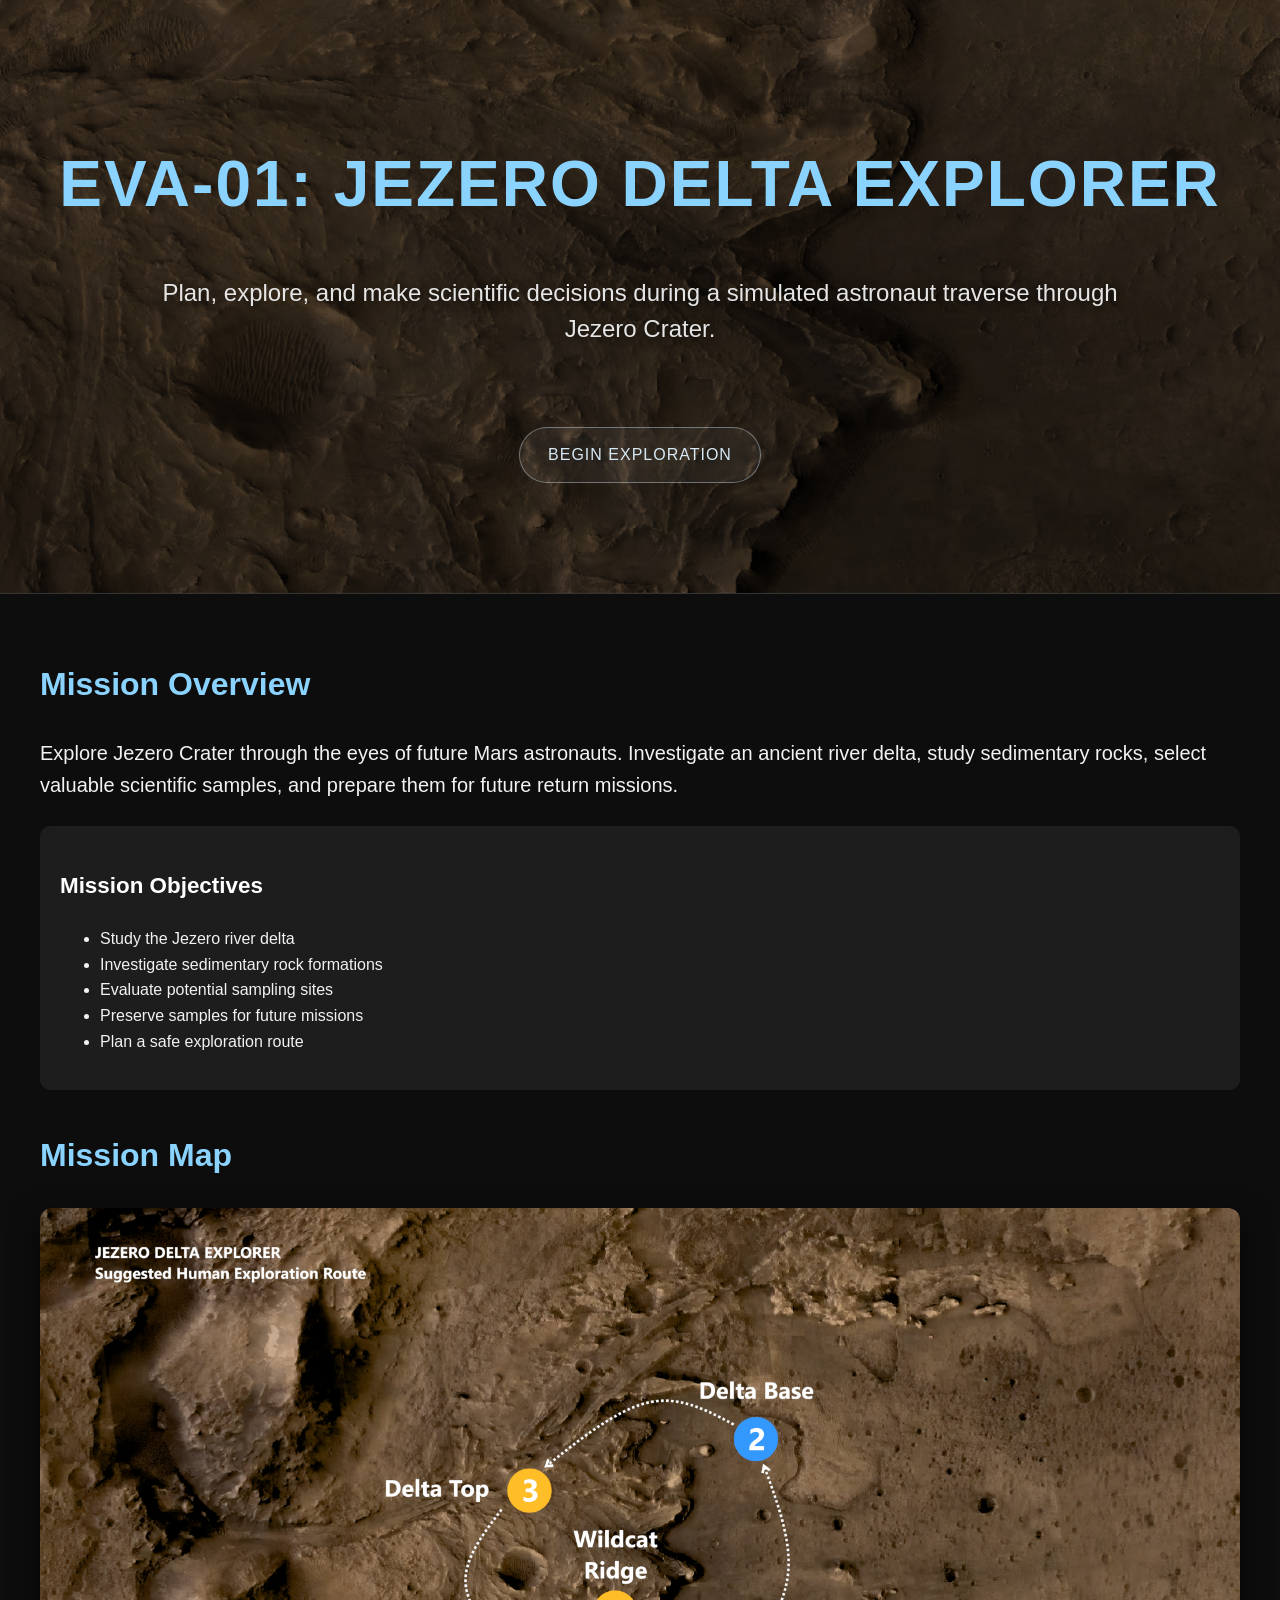
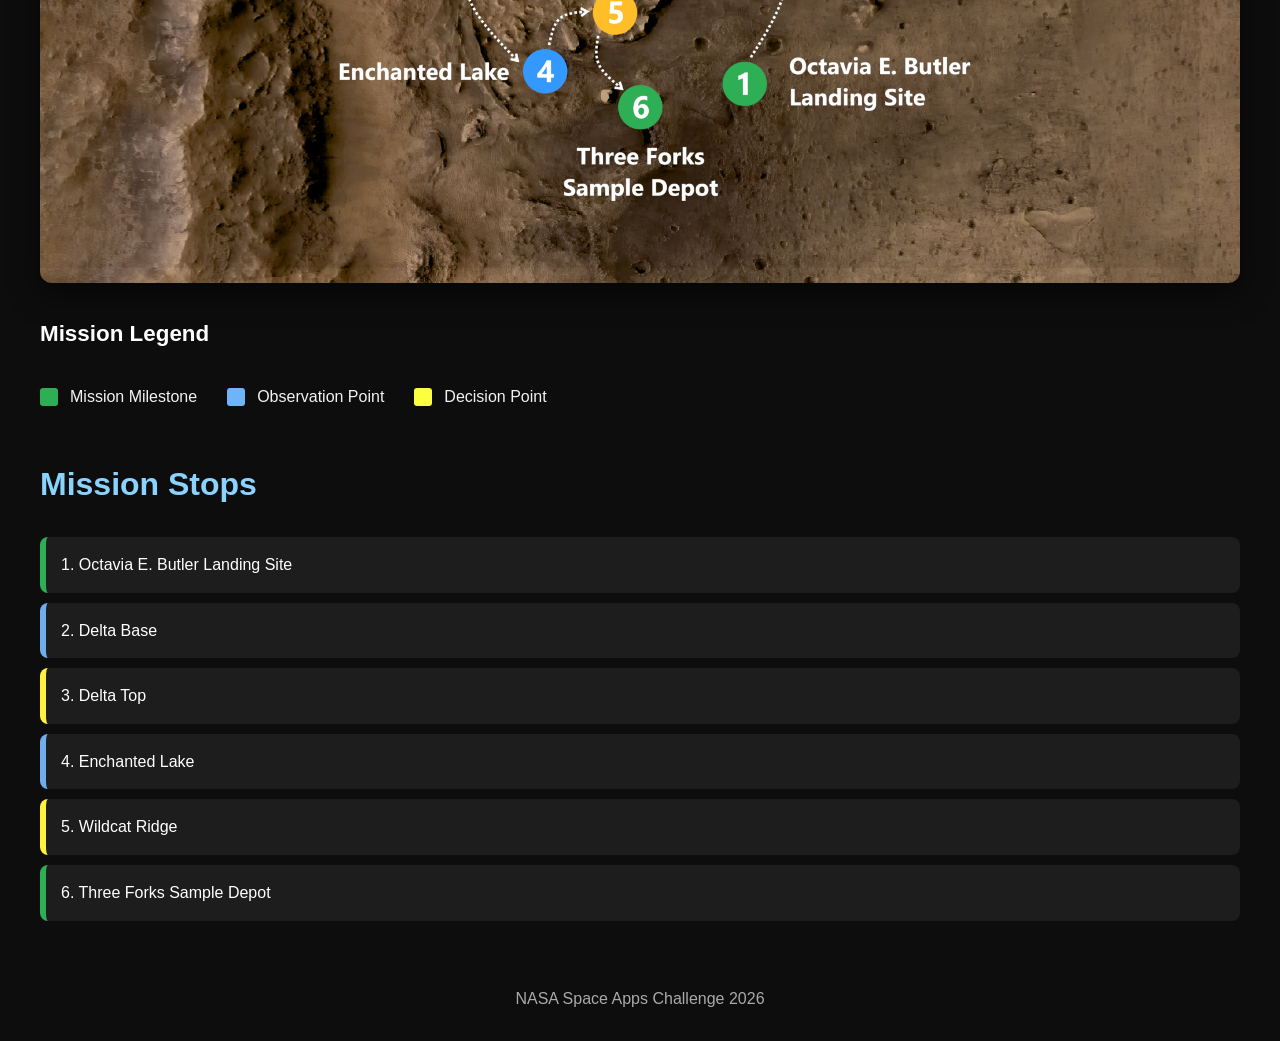
==== index.html @ d559239f "Add files via upload" ====
<!DOCTYPE html>
<html>
<head>
<meta charset="UTF-8">
<title>EVA-01: Jezero Delta Explorer</title>
<link rel="stylesheet" href="style.css">
</head>

<body>

<header>
<h1>EVA-01: Jezero Delta Explorer</h1>

<p class="subtitle">
Plan, explore, and make scientific decisions during a simulated astronaut traverse through Jezero Crater.
</p>

<p>
<a class="hero-button" href="#mission-map">
BEGIN EXPLORATION
</a>
</p>

</header>

<div class="container">

<h2>Mission Overview</h2>

<p>
Explore Jezero Crater through the eyes of future Mars astronauts.
Investigate an ancient river delta, study sedimentary rocks,
select valuable scientific samples, and prepare them for future return missions.
</p>

<div class="objectives">

<h3>Mission Objectives</h3>

<ul>
<li>Study the Jezero river delta</li>
<li>Investigate sedimentary rock formations</li>
<li>Evaluate potential sampling sites</li>
<li>Preserve samples for future missions</li>
<li>Plan a safe exploration route</li>
</ul>

</div>

<h2 id="mission-map">Mission Map</h2>

<div class="map-container">

<div class="mission-map">

<img src="images/map-jezero.jpg" alt="Jezero Mission Map">

<a class="hotspot hotspot1" href="octavia.html" title="Octavia Landing Site"></a>

<a class="hotspot hotspot2" href="delta-base.html" title="Delta Base"></a>

<a class="hotspot hotspot3" href="delta-top.html" title="Delta Top"></a>

<a class="hotspot hotspot4" href="enchanted-lake.html" title="Enchanted Lake"></a>

<a class="hotspot hotspot5" href="wildcat-ridge.html" title="Wildcat Ridge"></a>

<a class="hotspot hotspot6" href="three-forks.html" title="Three Forks"></a>

</div>

</div>

<div class="locations">

    <h3>Mission Legend</h3>

<div class="legend">

    <div class="legend-item">
        <span class="legend-box legend-milestone"></span>
        Mission Milestone
    </div>

    <div class="legend-item">
        <span class="legend-box legend-observation"></span>
        Observation Point
    </div>

    <div class="legend-item">
        <span class="legend-box legend-decision"></span>
        Decision Point
    </div>

</div>

<h2>Mission Stops</h2>

<a href="octavia.html"
   class="milestone-stop"
   style="display:block; padding:15px;">
1.   Octavia E. Butler Landing Site
</a>

<a href="delta-base.html" class="locations-card observation-stop">
2.   Delta Base
</a>

<a href="delta-top.html" class="locations-card decision-stop">
3.   Delta Top
</a>

<a href="enchanted-lake.html" class="locations-card observation-stop">
4.   Enchanted Lake
</a>

<a href="wildcat-ridge.html" class="locations-card decision-stop">
5.   Wildcat Ridge
</a>

<a href="three-forks.html" class="locations-card milestone-stop">
6.   Three Forks Sample Depot
</a>

</div>

</div>

<footer>

NASA Space Apps Challenge 2026

</footer>

</body>
</html>
---- style.css ----
html {
    scroll-behavior: smooth;
}

body {
    margin: 0;
    font-family: "Segoe UI", Tahoma, Geneva, Verdana, sans-serif;
    background: #0d0d0d;
    color: #f2f2f2;
    line-height: 1.6;
}

header {

    background-image:
        linear-gradient(
            rgba(0,0,0,0.6),
            rgba(0,0,0,0.7)
        ),
        url("images/mars-background.png");

    background-size: cover;
    background-position: center;

    text-align: center;

    padding: 90px 20px;

    border-bottom: 1px solid #333333;
}

h1 {
    margin-bottom: 40px;
    color: #8bd3ff;
    font-size: 4rem;
    letter-spacing: 2px;
    text-transform: uppercase;
}

h2 {
    font-size: 2rem;
    color: #8bd3ff;
    margin-top: 40px;
}

h3 {
    font-size: 1.4rem;
    color: #ffffff;
}

p {
    font-size: 1.25rem;
}


.subtitle {
    color: #e5e5e5;
    font-size: 1.5rem;
    max-width: 1000px;
    margin: 25px auto 0 auto;
    line-height: 1.5;
    text-shadow: 0 2px 10px rgba(0,0,0,0.6);
}

.container {
    max-width: 1200px;
    margin: auto;
    padding: 25px;
}

.map-container {
    text-align: center;
}

.map-container img {
    width: 100%;
    max-width: 1200px;
    border-radius: 12px;

    box-shadow:
        0 10px 30px rgba(0,0,0,.6);

    transition: transform 0.6s ease;
}

.mission-map:hover {
    transform: scale(1.04);
}

.mission-map {
    position: relative;
    display: inline-block;
    width: 100%;
    transition: transform 0.6s ease;
}

.objectives {
    background: #1d1d1d;
    padding: 20px;
    border-radius: 10px;
    margin-top: 25px;
}

.locations {
    margin-top: 25px;
}

.locations a {
    display: block;
    margin: 10px 0;
    padding: 15px;
    color: white;
    text-decoration: none;
    border-radius: 8px;
}

.locations a:hover {
    background: #333;
}

.button {
    display: inline-block;
    background: #d95f38;
    color: white;
    padding: 12px 20px;
    text-decoration: none;
    border-radius: 8px;
    margin-top: 10px;
    transition: all 0.3s ease;
}
    

.button:hover {
    background: #f07b52;
    transform: translateY(-2px);
}

footer {
    text-align: center;
    padding: 30px;
    color: #aaa;
}
.mission-map {
    position: relative;
    display: inline-block;
    max-width: 1500px;
}

.mission-map img {
    display: block;
    width: 100%;
}

.hotspot {
    position: absolute;
    width: 60px;
    height: 60px;
    border-radius: 50%;
    border: transparent;
    background: transparent;
    transition: all 0.3s;
}

.hotspot:hover {
    transform: scale(1.2);
    background: rgba(255,255,255,0.4);
}

/* 1 Octavia */

.hotspot1 {
    left: 56.15%;
    top: 66%;
}

/* 2 Delta Base */

.hotspot2 {
    left: 57.1%;
    top: 29.7%;
}

/* 3 Delta Top */

.hotspot3 {
    left: 38.25%;
    top: 37.25%;
}

/* 4 Enchanted Lake */

.hotspot4 {
    left: 39.6%;
    top: 64%;
}

/* 5 Wildcat Ridge */

.hotspot5 {
    left: 45.4%;
    top: 55.25%;
}

/* 6 Three Forks */

.hotspot6 {
    left: 47.5%;
    top: 69.35%;
}

.hero-button {

    display: inline-block;

    margin-top: 60px;

    padding: 14px 28px;

    font-size: 1rem;

    font-weight: 500;

    letter-spacing: 1px;

    text-decoration: none;

    color: #d7e8f5;

    border: 1px solid rgba(215,232,245,0.4);

    background: rgba(255,255,255,0.05);

    border-radius: 30px;

    transition: all .3s ease;
}

.hero-button:hover {

    background: rgba(255,255,255,0.10);

    border-color: #8bd3ff;

    color: white;
}

.hero-button.milestone {
color: #2eaf55;
border: 1px solid rgba(46,175,85,0.6);
background: rgba(46,175,85,0.08);
}
 
.hero-button.milestone:hover {
background: rgba(46,175,85,0.15);
border-color: #2eaf55;
}

.hero-button.observation {
    color: #66b6ff;
    border: 1px solid rgba(102,182,255,0.6);
    background: rgba(102,182,255,0.08);
}

.hero-button.observation:hover {
    background: rgba(102,182,255,0.15);
    border-color: #66b6ff;
}

.hero-button.decision {
    color: #ffbe28;
    border: 1px solid rgba(255,190,40,0.6);
    background: rgba(255,190,40,0.08);
}

.hero-button.decision:hover {
    background: rgba(255,190,40,0.15);
    border-color: #ffbe28;
}

.legend-item {
    margin: 10px 0;
    display: flex;
    align-items: center;
    gap: 12px;
}

.legend-box {
    width: 18px;
    height: 18px;
    border-radius: 3px;
    display: inline-block;
}

.legend-milestone {
    background-color: #2eaf55;
}

.legend-observation {
    background-color: #6eb5f7;
}

.legend-decision {
    background-color: #fcff3d;
}

.legend {
    display: flex;
    gap: 30px;
    flex-wrap: wrap;
}

.milestone-stop {

    border-left: 6px solid #2eaf55;

    background:
            rgba(29,29,29,1) 20%
    
}

.observation-stop {

    border-left: 6px solid #70adeb;

    background:
            rgba(29,29,29,1) 20%
    
}

.decision-stop {

    border-left: 6px solid #fff23d;

    background:
    
        rgba(29,29,29,1) 20%

}


.scene-header {

    background-size: cover;
    background-position: center;

    text-align: center;

    padding: 120px 20px;

    border-bottom: 1px solid #333;
}

.scene-title {

    font-size: 3.8rem;

    margin-bottom: 20px;

    text-transform: uppercase;

    letter-spacing: 2px;
}

.scene-title.milestone-title {
    color: #2eaf55;
}

.scene-title.observation-title {
    color: #66b6ff;
}

.scene-title.decision-title {
    color: #ffbe28;
}

.button.milestone {
    color: #2eaf55;

    border: 1px solid rgba(46,175,85,0.6);

    background: rgba(46,175,85,0.08);
}

.button.milestone:hover {
    background: rgba(46,175,85,0.15);

    border-color: #2eaf55;

    color: white;
}

.button.observation {
    color: #66b6ff;

    border: 1px solid rgba(102,182,255,0.6);

    background: rgba(102,182,255,0.08);
}

.button.observation:hover {
    background: rgba(102,182,255,0.15);

    border-color: #66b6ff;

    color: white;
}

.button.decision {
    color: #f5e12b;

    border: 1px solid rgba(255,190,40,0.6);

    background: rgba(255,190,40,0.08);
}

.button.decision:hover {
    background: rgba(255,190,40,0.15);

    border-color: #ffbe28;

    color: white;
}

.scene-content.milestone h2 {
    color: #85d9a0;
}

.scene-content.observation h2 {
    color: #9bccff;
}

.scene-content.decision h2 {
    color: #ffd766;
}

.debrief-header {

    min-height: 450px;

    display: flex;

    flex-direction: column;

    justify-content: center;

    align-items: center;

    background-size: cover;

    background-position: center center;
}
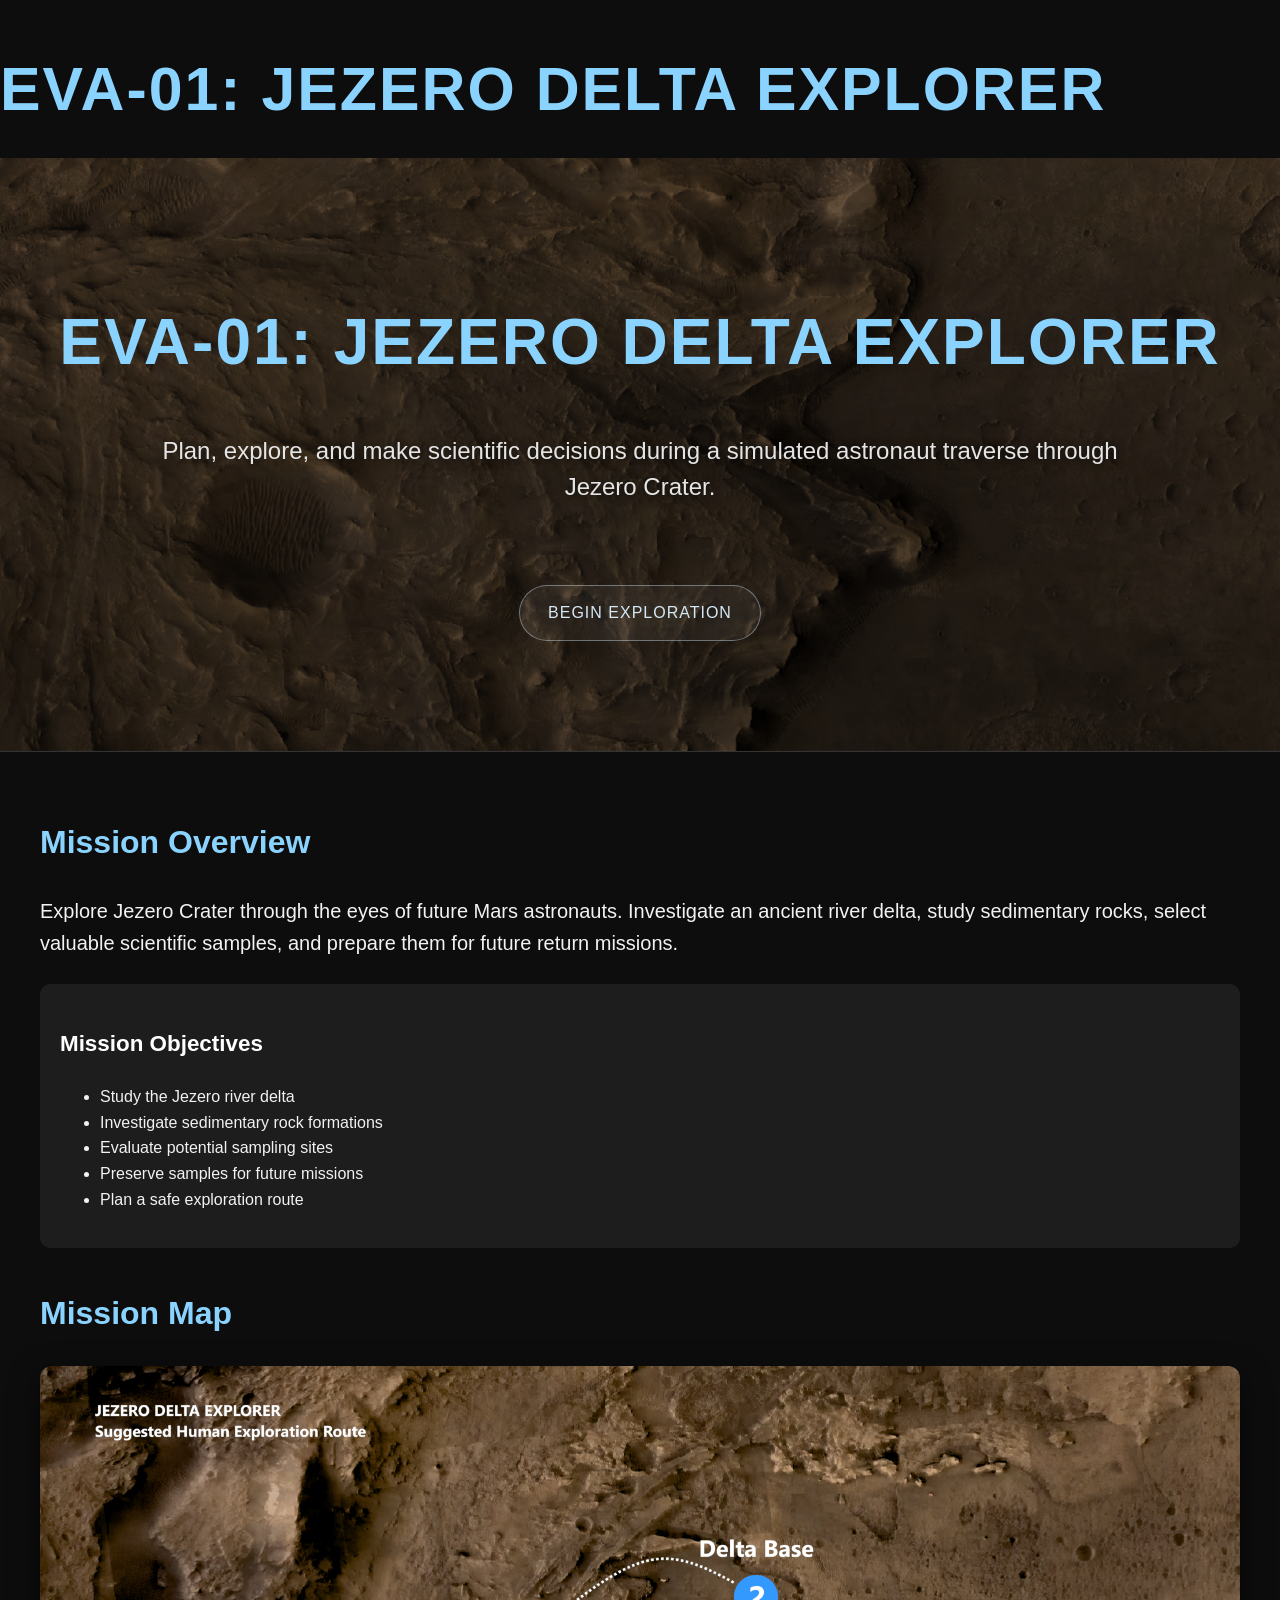
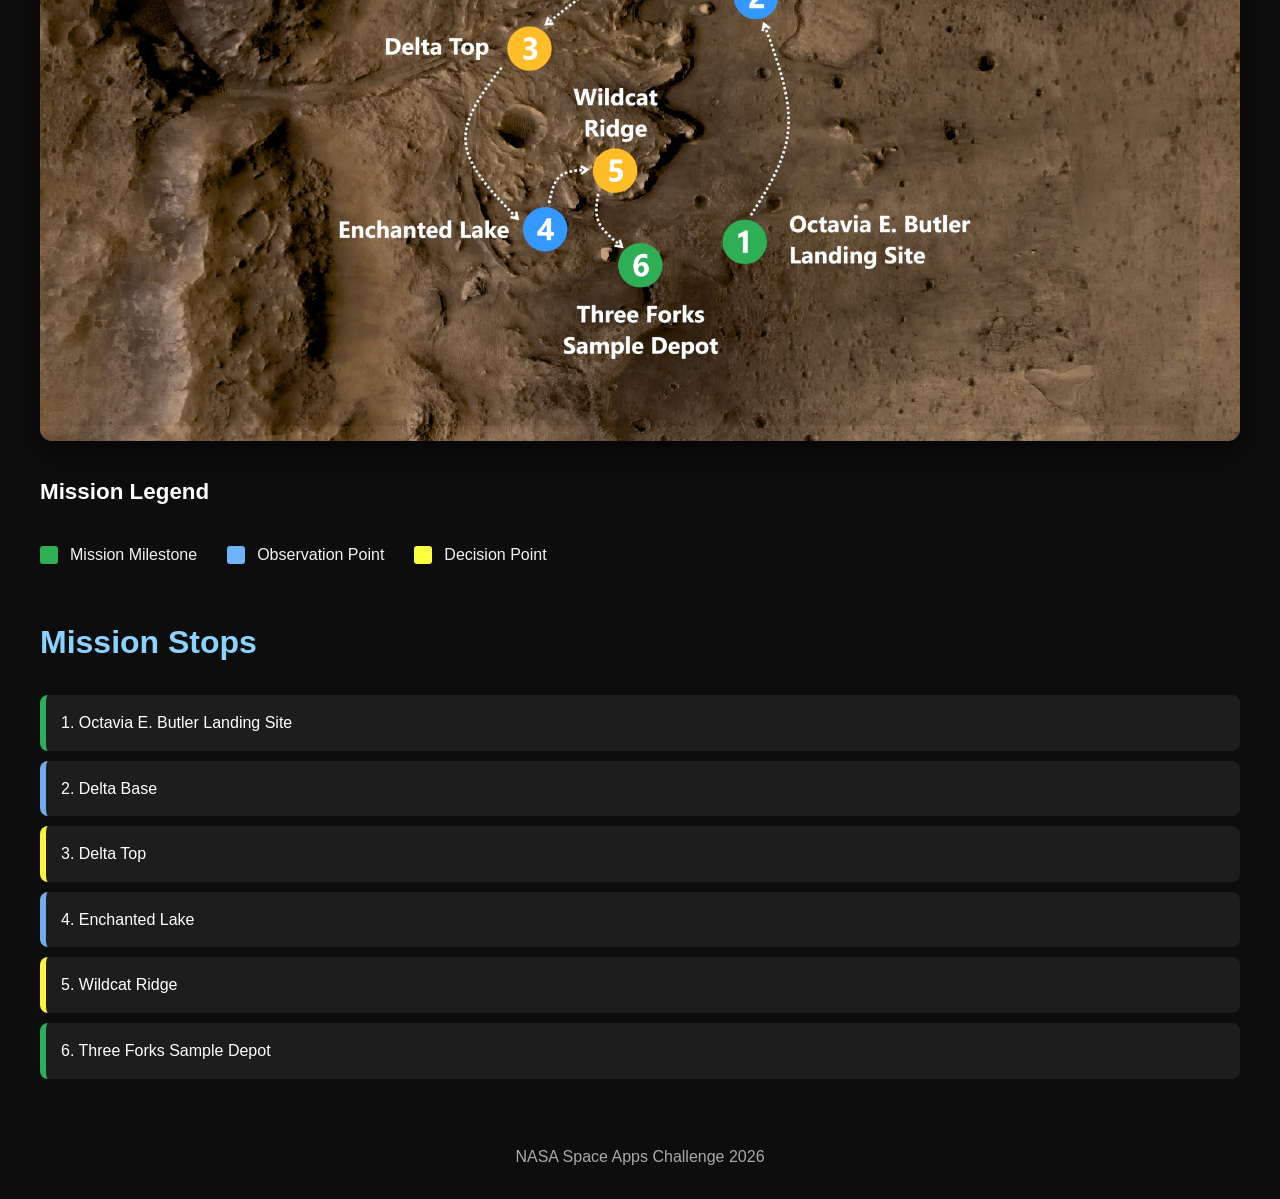
==== commit 00a484f5: "Update index.html" ====
--- a/index.html
+++ b/index.html
@@ -2,7 +2,9 @@
 <html>
 <head>
 <meta charset="UTF-8">
-<title>EVA-01: Jezero Delta Explorer</title>
+<h1 class="scene-title">
+EVA-01: Jezero Delta Explorer
+</h1>
 <link rel="stylesheet" href="style.css">
 </head>
 
--- a/style.css
+++ b/style.css
@@ -449,4 +449,27 @@
     background-size: cover;
 
     background-position: center center;
-}+}
+@media (max-width: 768px) {
+
+    header h1 {
+        font-size: 3rem;
+        line-height: 1.2;
+    }
+
+    header .subtitle {
+        font-size: 1.2rem;
+        line-height: 1.4;
+        padding: 0 15px;
+    }
+
+}
+
+@media (max-width: 768px) {
+
+    .hero-button {
+        font-size: 1.1rem;
+        padding: 16px 30px;
+    }
+
+}
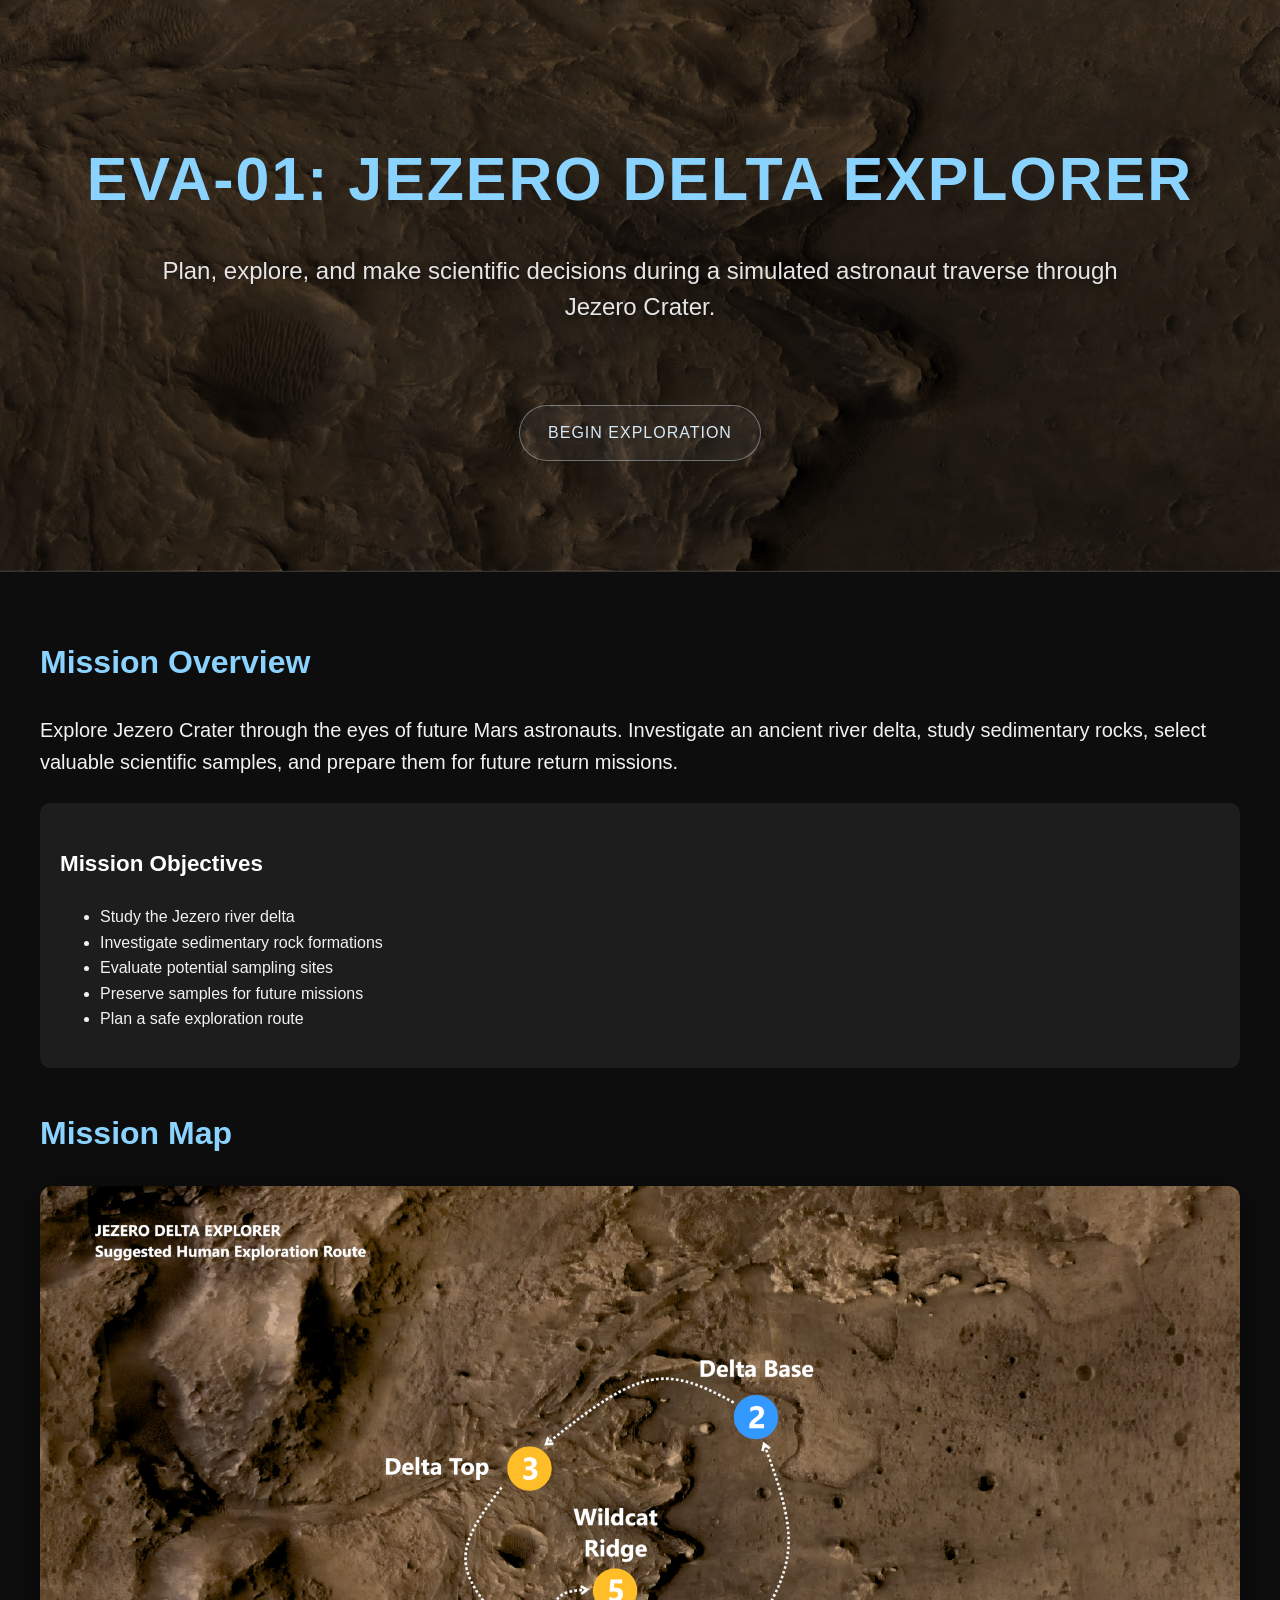
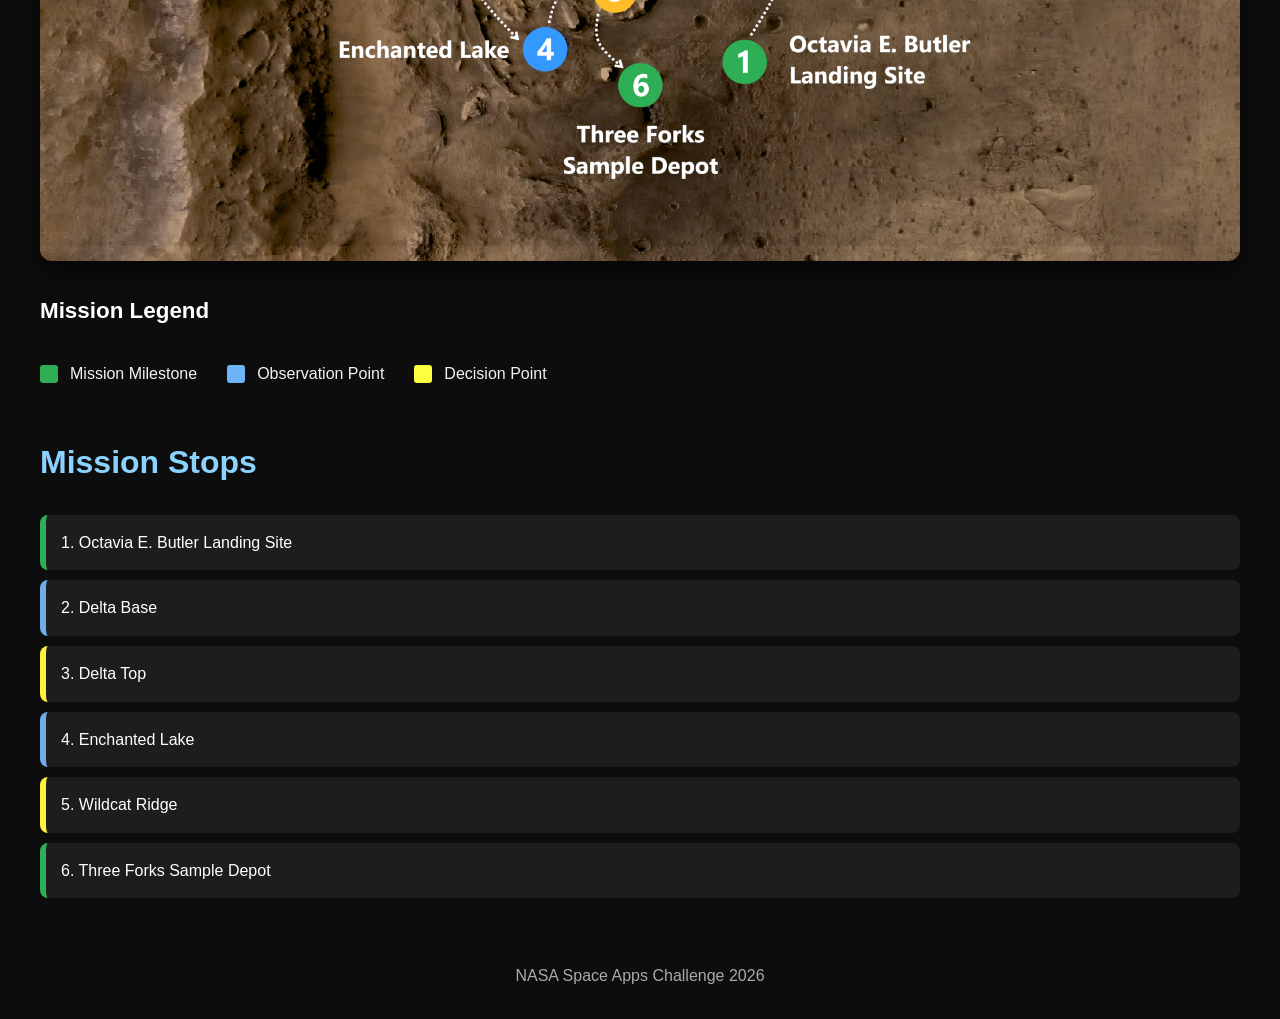
==== commit b007e2e3: "Update index.html" ====
--- a/index.html
+++ b/index.html
@@ -2,16 +2,16 @@
 <html>
 <head>
 <meta charset="UTF-8">
-<h1 class="scene-title">
-EVA-01: Jezero Delta Explorer
-</h1>
+
 <link rel="stylesheet" href="style.css">
 </head>
 
 <body>
 
 <header>
-<h1>EVA-01: Jezero Delta Explorer</h1>
+<h1 class="scene-title">
+EVA-01: Jezero Delta Explorer
+</h1>
 
 <p class="subtitle">
 Plan, explore, and make scientific decisions during a simulated astronaut traverse through Jezero Crater.
--- a/style.css
+++ b/style.css
@@ -450,20 +450,13 @@
 
     background-position: center center;
 }
+
 @media (max-width: 768px) {
 
-    header h1 {
+    .scene-title {
         font-size: 3rem;
-        line-height: 1.2;
     }
 
-    header .subtitle {
-        font-size: 1.2rem;
-        line-height: 1.4;
-        padding: 0 15px;
-    }
-
-}
 
 @media (max-width: 768px) {
 
@@ -472,4 +465,3 @@
         padding: 16px 30px;
     }
 
-}
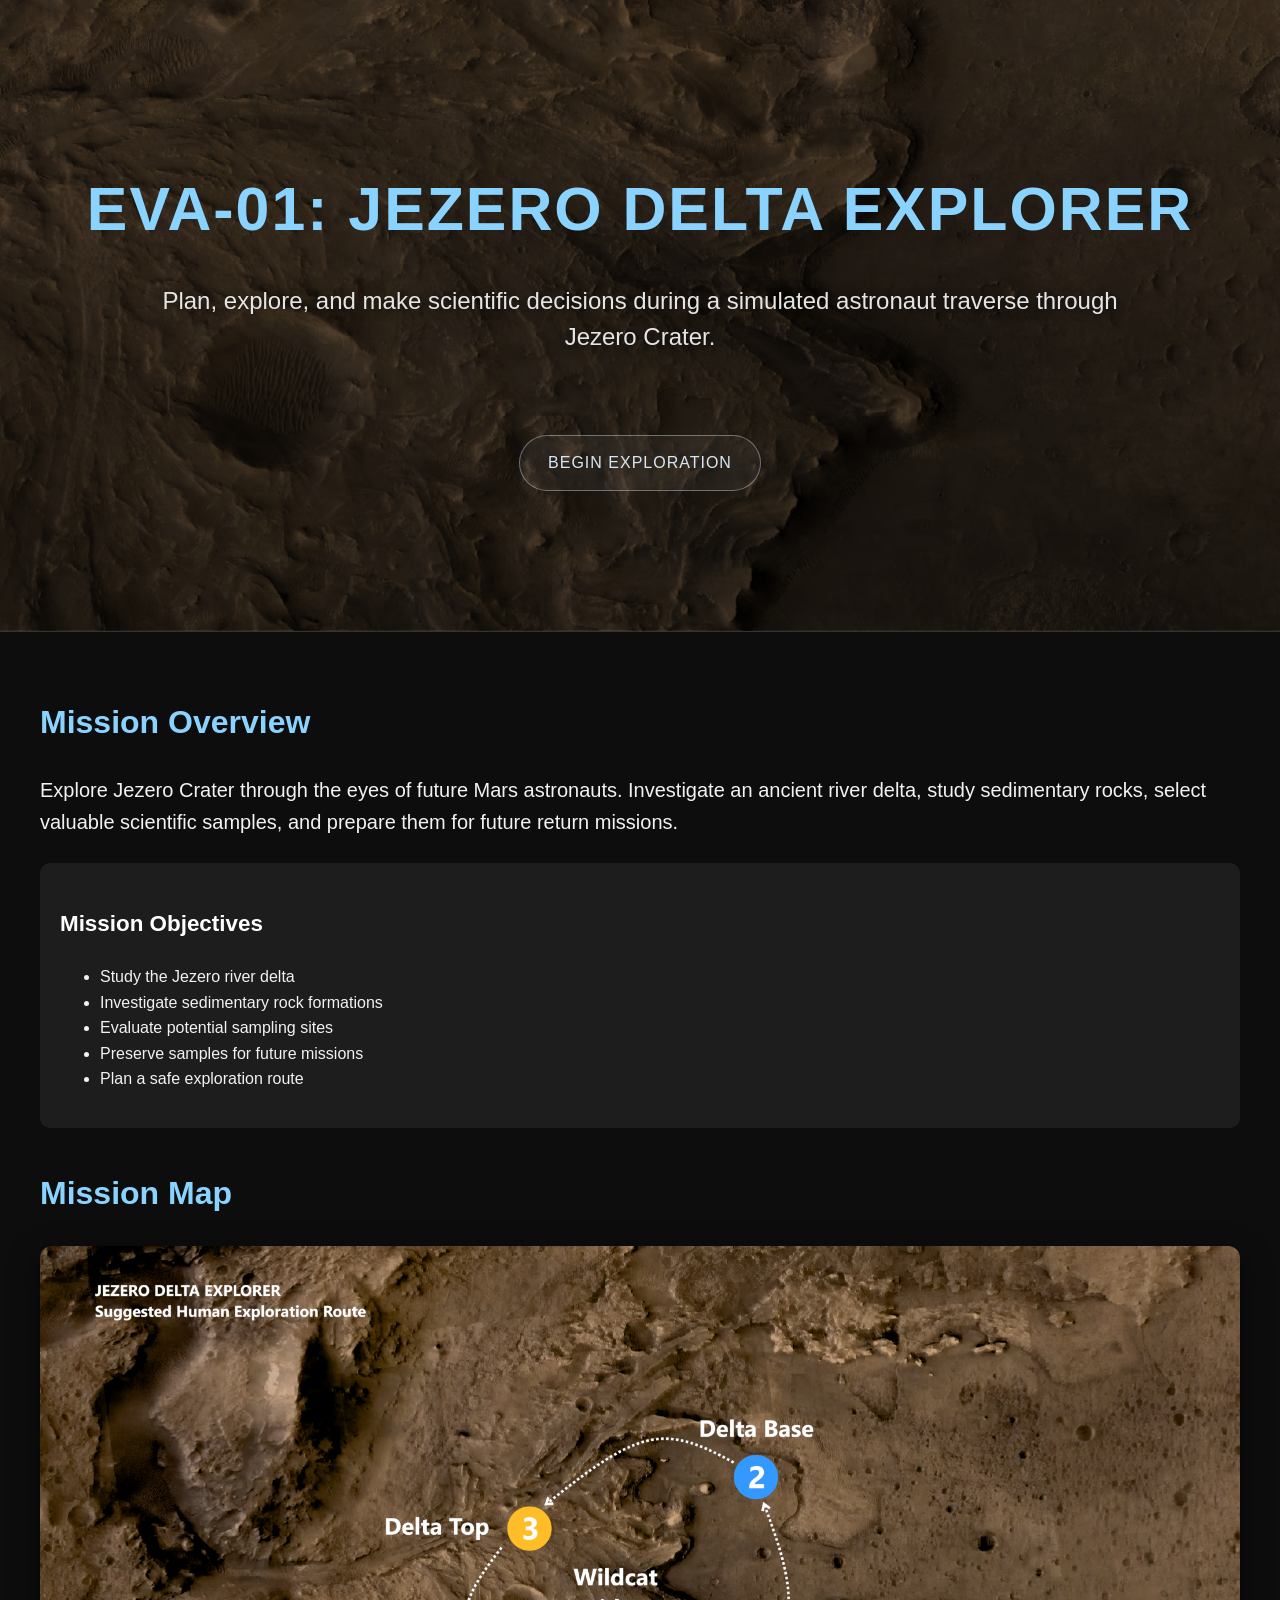
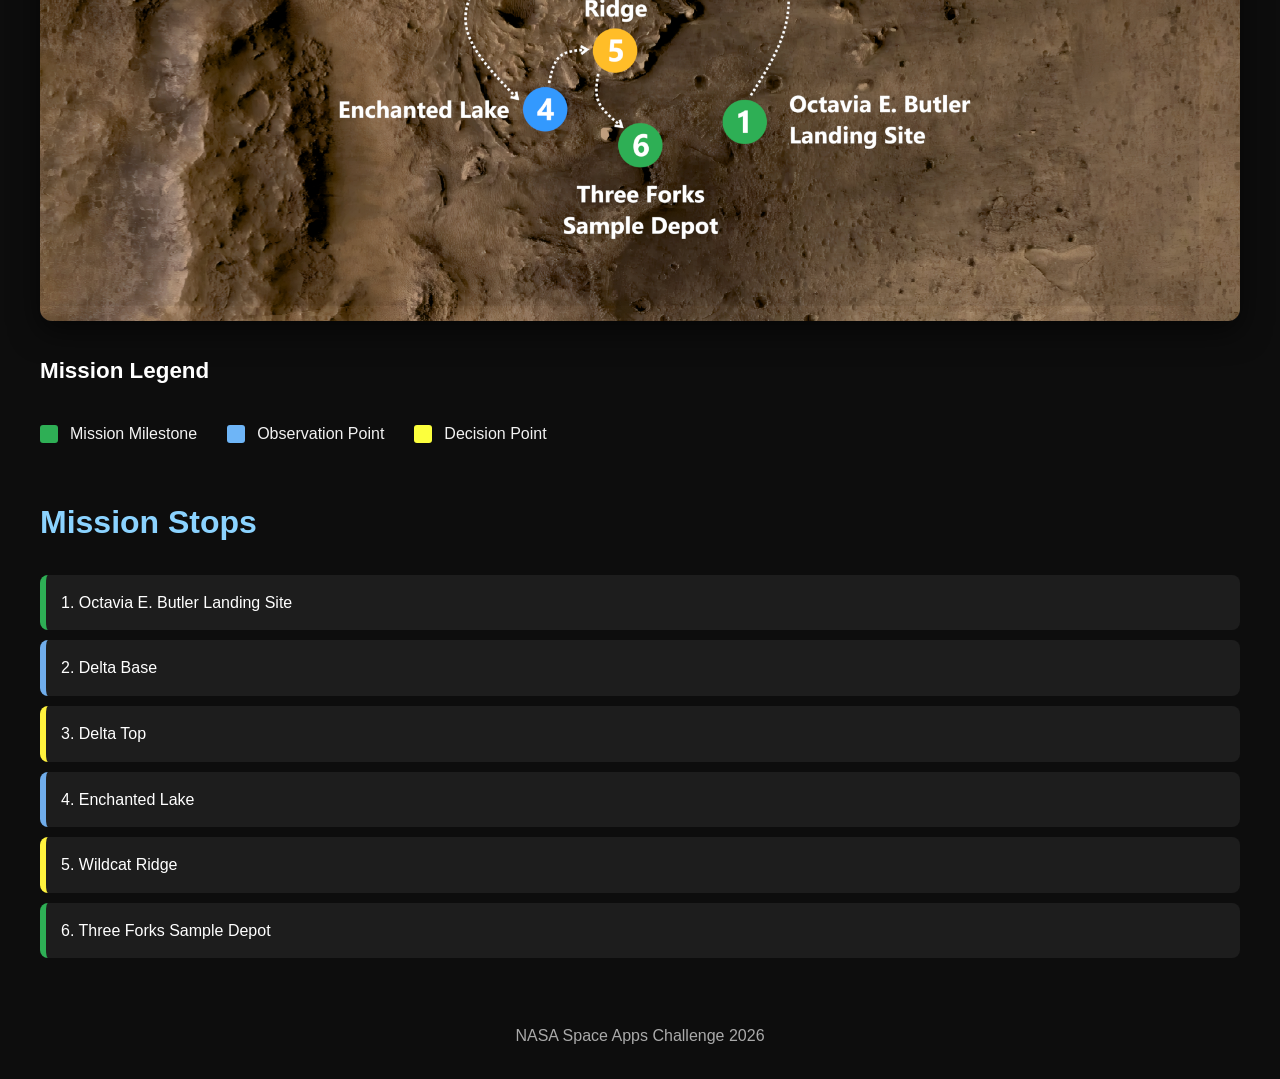
==== commit 039312d3: "Update index.html" ====
--- a/index.html
+++ b/index.html
@@ -8,7 +8,15 @@
 
 <body>
 
-<header>
+<header class="scene-header"
+style="
+background-image:
+linear-gradient(
+rgba(0,0,0,0.6),
+rgba(0,0,0,0.75)
+),
+url('images/mars-background.png');
+">
 <h1 class="scene-title">
 EVA-01: Jezero Delta Explorer
 </h1>
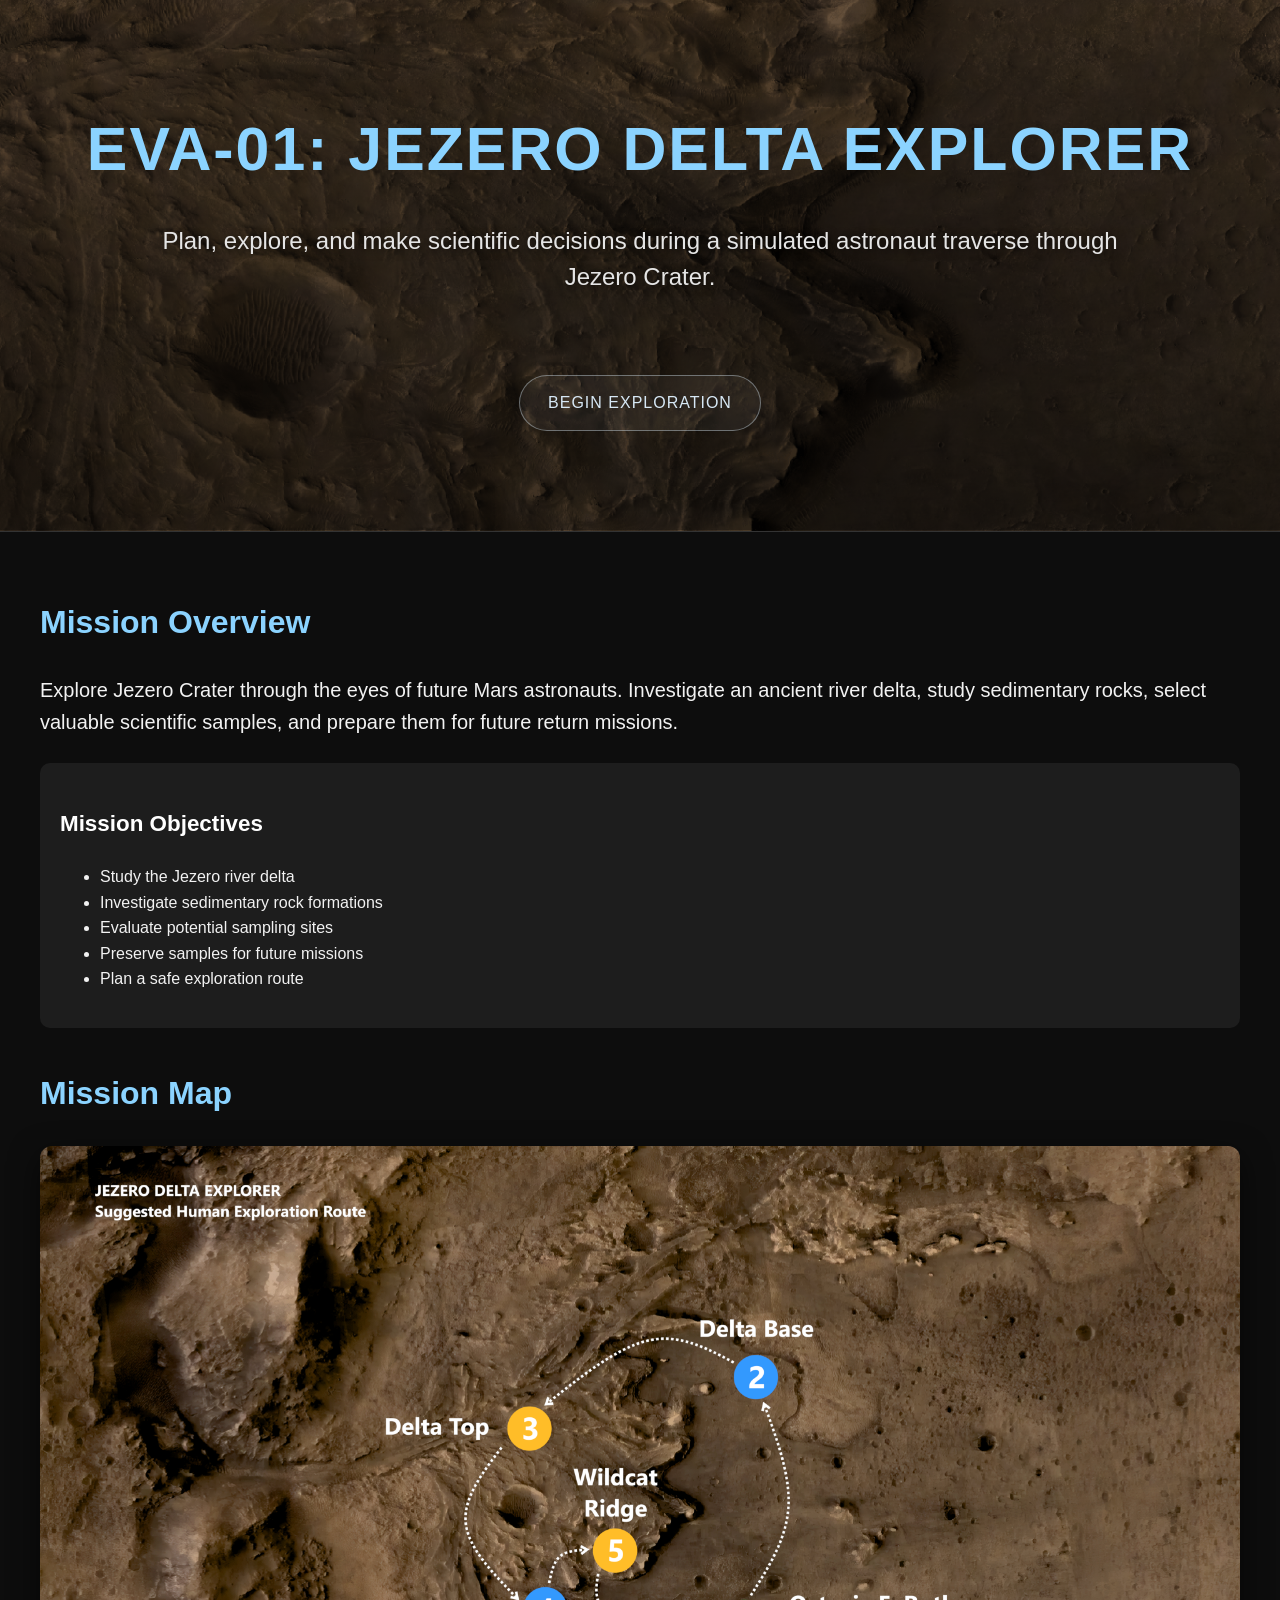
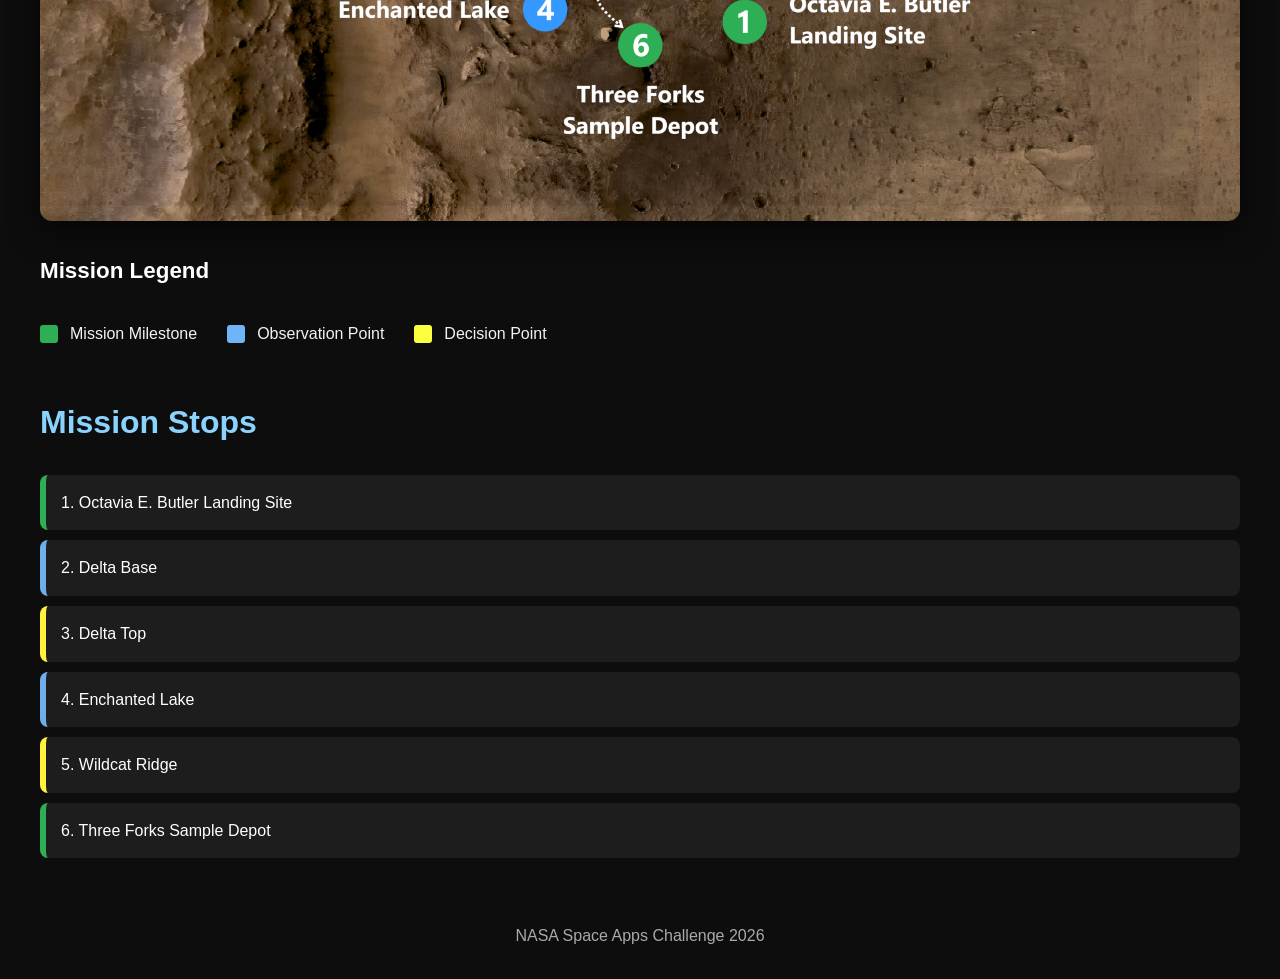
==== commit 4f8e94fd: "Update index.html" ====
--- a/index.html
+++ b/index.html
@@ -1,6 +1,12 @@
 <!DOCTYPE html>
 <html>
 <head>
+<meta charset="UTF-8">
+<meta name="viewport" content="width=device-width, initial-scale=1.0">
+<link rel="stylesheet" href="style.css">
+</head>
+    
+    <head>
 <meta charset="UTF-8">
 
 <link rel="stylesheet" href="style.css">
@@ -16,6 +22,7 @@
 rgba(0,0,0,0.75)
 ),
 url('images/mars-background.png');
+    padding: 60px 20px 80px 20px;
 ">
 <h1 class="scene-title">
 EVA-01: Jezero Delta Explorer
--- a/style.css
+++ b/style.css
@@ -346,7 +346,7 @@
 
     text-align: center;
 
-    padding: 120px 20px;
+    padding: 90px 20px;
 
     border-bottom: 1px solid #333;
 }
@@ -452,16 +452,23 @@
 }
 
 @media (max-width: 768px) {
+    header, .scene-header {
+        padding: 40px 20px; /* Reduces top/bottom padding and adds a safe 20px side buffer */
+    }
 
     .scene-title {
-        font-size: 3rem;
+        font-size: 2.8rem;
     }
 
-
-@media (max-width: 768px) {
+    .subtitle {
+        font-size: 1.1rem;
+        margin-top: 15px;
+    }
 
     .hero-button {
-        font-size: 1.1rem;
-        padding: 16px 30px;
+        font-size: 1rem;
+        margin-top: 25px; /* Adds space above the button */
+        margin-bottom: 20px; /* Adds a safety margin at the bottom of the header */
+        padding: 12px 24px;
     }
-
+}
--- a/style.css
+++ b/style.css
@@ -346,7 +346,7 @@
 
     text-align: center;
 
-    padding: 120px 20px;
+    padding: 90px 20px;
 
     border-bottom: 1px solid #333;
 }
@@ -452,16 +452,23 @@
 }
 
 @media (max-width: 768px) {
+    header, .scene-header {
+        padding: 40px 20px; /* Reduces top/bottom padding and adds a safe 20px side buffer */
+    }
 
     .scene-title {
-        font-size: 3rem;
+        font-size: 2.8rem;
     }
 
-
-@media (max-width: 768px) {
+    .subtitle {
+        font-size: 1.1rem;
+        margin-top: 15px;
+    }
 
     .hero-button {
-        font-size: 1.1rem;
-        padding: 16px 30px;
+        font-size: 1rem;
+        margin-top: 25px; /* Adds space above the button */
+        margin-bottom: 20px; /* Adds a safety margin at the bottom of the header */
+        padding: 12px 24px;
     }
-
+}
